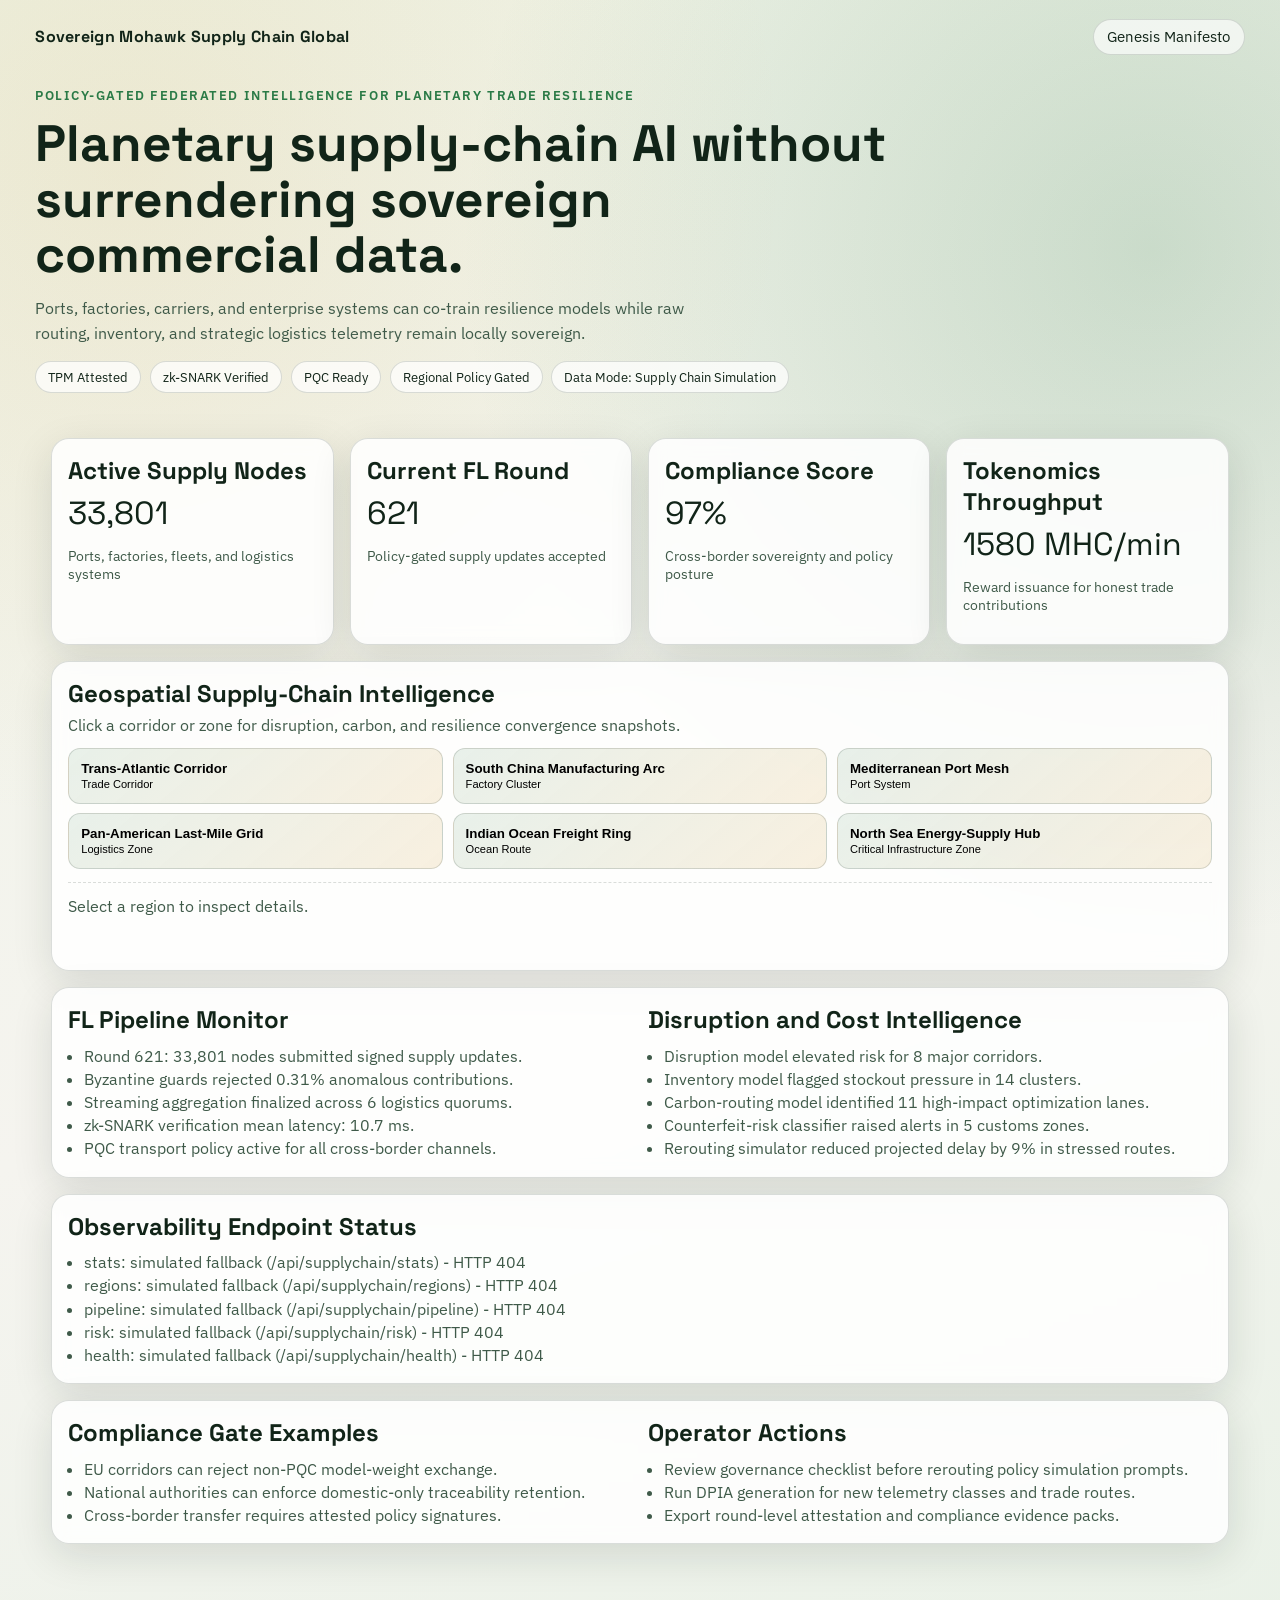
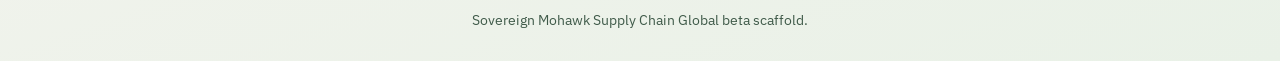
==== index.html @ 3969b160 "Initial scaffold: Sovereign Mohawk Supply Chain Global" ====
<!DOCTYPE html>
<html lang="en">
<head>
  <meta charset="UTF-8" />
  <meta name="viewport" content="width=device-width, initial-scale=1.0" />
  <title>Sovereign Mohawk Supply Chain Global</title>
  <link rel="preconnect" href="https://fonts.googleapis.com" />
  <link rel="preconnect" href="https://fonts.gstatic.com" crossorigin />
  <link href="https://fonts.googleapis.com/css2?family=Space+Grotesk:wght@400;500;700&family=IBM+Plex+Sans:wght@400;500;600&display=swap" rel="stylesheet" />
  <link rel="stylesheet" href="styles.css" />
</head>
<body>
  <header class="hero">
    <nav class="topbar">
      <div class="brand">Sovereign Mohawk Supply Chain Global</div>
      <a class="manifesto-link" href="manifesto.html">Genesis Manifesto</a>
    </nav>
    <div class="hero-content">
      <p class="kicker">Policy-Gated Federated Intelligence for Planetary Trade Resilience</p>
      <h1>Planetary supply-chain AI without surrendering sovereign commercial data.</h1>
      <p class="hero-subtext">
        Ports, factories, carriers, and enterprise systems can co-train resilience models while
        raw routing, inventory, and strategic logistics telemetry remain locally sovereign.
      </p>
      <div class="hero-badges">
        <span>TPM Attested</span>
        <span>zk-SNARK Verified</span>
        <span>PQC Ready</span>
        <span>Regional Policy Gated</span>
        <span id="dataMode">Data Mode: Supply Chain Simulation</span>
      </div>
    </div>
  </header>

  <main>
    <section class="panel-grid">
      <article class="panel stat">
        <h2>Active Supply Nodes</h2>
        <p id="nodesOnline" class="value">0</p>
        <p class="caption">Ports, factories, fleets, and logistics systems</p>
      </article>
      <article class="panel stat">
        <h2>Current FL Round</h2>
        <p id="flRound" class="value">0</p>
        <p class="caption">Policy-gated supply updates accepted</p>
      </article>
      <article class="panel stat">
        <h2>Compliance Score</h2>
        <p id="complianceScore" class="value">0%</p>
        <p class="caption">Cross-border sovereignty and policy posture</p>
      </article>
      <article class="panel stat">
        <h2>Tokenomics Throughput</h2>
        <p id="tokenRate" class="value">0 MHC/min</p>
        <p class="caption">Reward issuance for honest trade contributions</p>
      </article>
    </section>

    <section class="panel map-panel">
      <div class="panel-header">
        <h2>Geospatial Supply-Chain Intelligence</h2>
        <p>Click a corridor or zone for disruption, carbon, and resilience convergence snapshots.</p>
      </div>
      <div class="map-grid" id="regionGrid"></div>
      <div id="regionDetails" class="region-details">
        Select a region to inspect details.
      </div>
    </section>

    <section class="panel two-col">
      <div>
        <h2>FL Pipeline Monitor</h2>
        <ul id="pipelineFeed" class="feed"></ul>
      </div>
      <div>
        <h2>Disruption and Cost Intelligence</h2>
        <ul id="riskFeed" class="feed"></ul>
      </div>
    </section>

    <section class="panel">
      <h2>Observability Endpoint Status</h2>
      <ul id="endpointStatus" class="feed"></ul>
    </section>

    <section class="panel two-col">
      <div>
        <h2>Compliance Gate Examples</h2>
        <ul class="policy-list">
          <li>EU corridors can reject non-PQC model-weight exchange.</li>
          <li>National authorities can enforce domestic-only traceability retention.</li>
          <li>Cross-border transfer requires attested policy signatures.</li>
        </ul>
      </div>
      <div>
        <h2>Operator Actions</h2>
        <ul class="policy-list">
          <li>Review governance checklist before rerouting policy simulation prompts.</li>
          <li>Run DPIA generation for new telemetry classes and trade routes.</li>
          <li>Export round-level attestation and compliance evidence packs.</li>
        </ul>
      </div>
    </section>
  </main>

  <footer>
    <p>Sovereign Mohawk Supply Chain Global beta scaffold.</p>
  </footer>

  <script src="app.js"></script>
</body>
</html>
---- styles.css ----
:root {
  --bg: #f5f4ef;
  --panel: rgba(255, 255, 255, 0.85);
  --ink: #112418;
  --muted: #3f5a49;
  --accent: #2a7a46;
  --accent-2: #d59a2f;
  --stroke: rgba(17, 36, 24, 0.15);
  --shadow: 0 12px 40px rgba(20, 34, 24, 0.12);
}

* {
  box-sizing: border-box;
}

body {
  margin: 0;
  font-family: "IBM Plex Sans", sans-serif;
  color: var(--ink);
  background:
    radial-gradient(circle at 10% 10%, rgba(213, 154, 47, 0.12), transparent 35%),
    radial-gradient(circle at 90% 15%, rgba(42, 122, 70, 0.2), transparent 38%),
    linear-gradient(160deg, #eef3e6 0%, #f5f4ef 55%, #e9f1e7 100%);
  min-height: 100vh;
}

.hero {
  padding: 1.2rem clamp(1rem, 3vw, 2.2rem) 2.8rem;
}

.topbar {
  display: flex;
  align-items: center;
  justify-content: space-between;
  gap: 1rem;
}

.brand {
  font-family: "Space Grotesk", sans-serif;
  font-weight: 700;
  letter-spacing: 0.02em;
}

.manifesto-link {
  color: var(--ink);
  border: 1px solid var(--stroke);
  border-radius: 999px;
  padding: 0.45rem 0.85rem;
  text-decoration: none;
  font-size: 0.92rem;
  background: rgba(255, 255, 255, 0.65);
}

.hero-content {
  margin-top: 2rem;
  max-width: 860px;
  animation: riseIn 700ms ease-out;
}

.kicker {
  text-transform: uppercase;
  letter-spacing: 0.12em;
  color: var(--accent);
  font-weight: 600;
  font-size: 0.8rem;
}

h1,
h2 {
  font-family: "Space Grotesk", sans-serif;
  margin: 0;
}

h1 {
  font-size: clamp(1.8rem, 4.4vw, 3.2rem);
  line-height: 1.08;
  margin-top: 0.35rem;
}

.hero-subtext {
  max-width: 70ch;
  color: var(--muted);
  margin-top: 0.85rem;
  line-height: 1.55;
}

.hero-badges {
  margin-top: 1rem;
  display: flex;
  flex-wrap: wrap;
  gap: 0.55rem;
}

.hero-badges span {
  border: 1px solid var(--stroke);
  border-radius: 999px;
  padding: 0.4rem 0.75rem;
  font-size: 0.82rem;
  background: rgba(255, 255, 255, 0.72);
}

main {
  width: min(1200px, 92vw);
  margin: 0 auto 2.2rem;
  display: grid;
  gap: 1rem;
}

.panel-grid {
  display: grid;
  grid-template-columns: repeat(4, minmax(0, 1fr));
  gap: 1rem;
}

.panel {
  background: var(--panel);
  border: 1px solid var(--stroke);
  border-radius: 18px;
  box-shadow: var(--shadow);
  padding: 1rem;
  backdrop-filter: blur(8px);
}

.stat .value {
  font-family: "Space Grotesk", sans-serif;
  font-size: 2rem;
  margin: 0.45rem 0 0;
}

.caption {
  color: var(--muted);
  font-size: 0.88rem;
}

.panel-header {
  margin-bottom: 0.8rem;
}

.panel-header p {
  margin: 0.35rem 0 0;
  color: var(--muted);
}

.map-grid {
  display: grid;
  grid-template-columns: repeat(3, minmax(0, 1fr));
  gap: 0.6rem;
}

.region-btn {
  border: 1px solid var(--stroke);
  background: linear-gradient(140deg, rgba(42, 122, 70, 0.1), rgba(213, 154, 47, 0.14));
  border-radius: 12px;
  padding: 0.75rem;
  text-align: left;
  cursor: pointer;
  transition: transform 150ms ease, border-color 150ms ease;
}

.region-btn:hover,
.region-btn:focus-visible {
  transform: translateY(-1px);
  border-color: rgba(42, 122, 70, 0.55);
  outline: none;
}

.region-details {
  margin-top: 0.8rem;
  border-top: 1px dashed var(--stroke);
  padding-top: 0.8rem;
  color: var(--muted);
  min-height: 4.5rem;
}

.two-col {
  display: grid;
  grid-template-columns: repeat(2, minmax(0, 1fr));
  gap: 1rem;
}

.feed,
.policy-list {
  margin: 0.6rem 0 0;
  padding-left: 1rem;
  color: var(--muted);
  line-height: 1.45;
}

footer {
  text-align: center;
  color: var(--muted);
  padding: 1.1rem;
  font-size: 0.88rem;
}

@keyframes riseIn {
  from {
    opacity: 0;
    transform: translateY(8px);
  }
  to {
    opacity: 1;
    transform: translateY(0);
  }
}

@media (max-width: 980px) {
  .panel-grid {
    grid-template-columns: repeat(2, minmax(0, 1fr));
  }

  .two-col,
  .map-grid {
    grid-template-columns: 1fr;
  }
}

@media (max-width: 640px) {
  .panel-grid {
    grid-template-columns: 1fr;
  }

  h1 {
    font-size: clamp(1.6rem, 9vw, 2.2rem);
  }
}
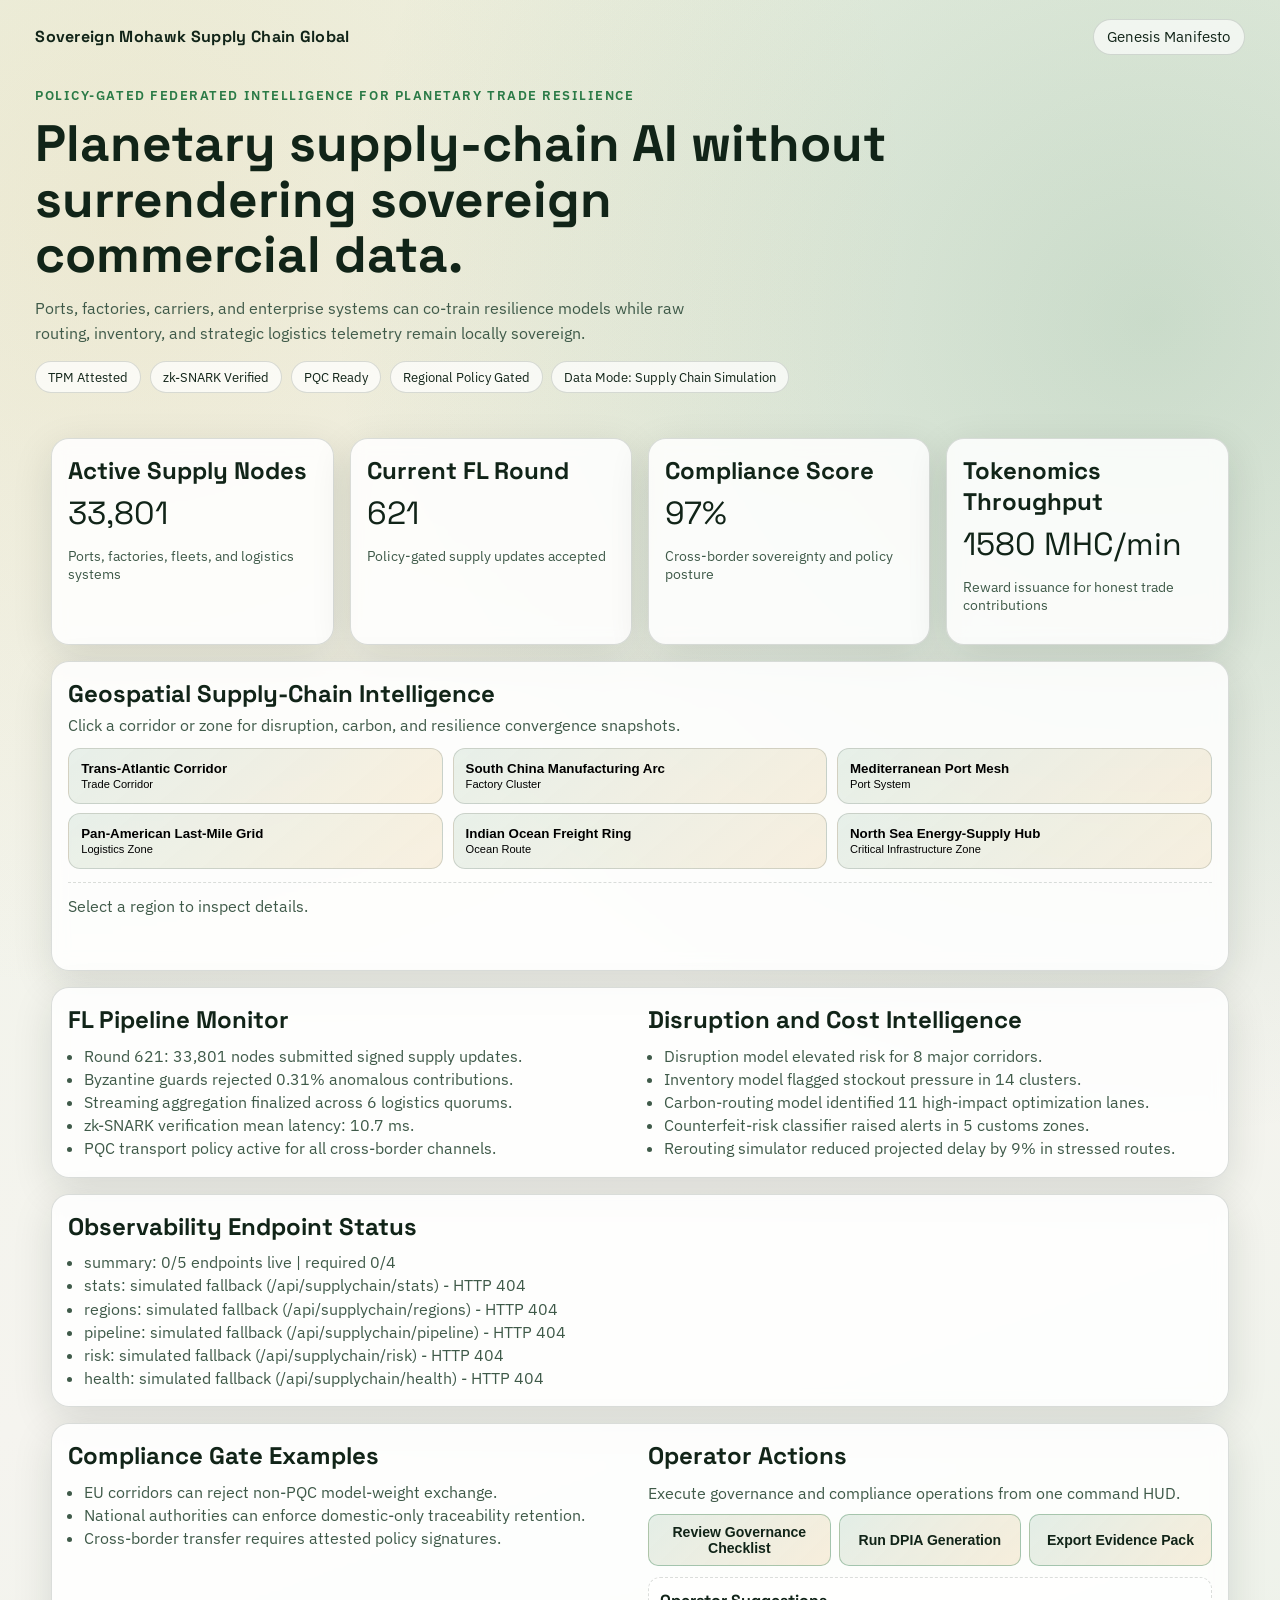
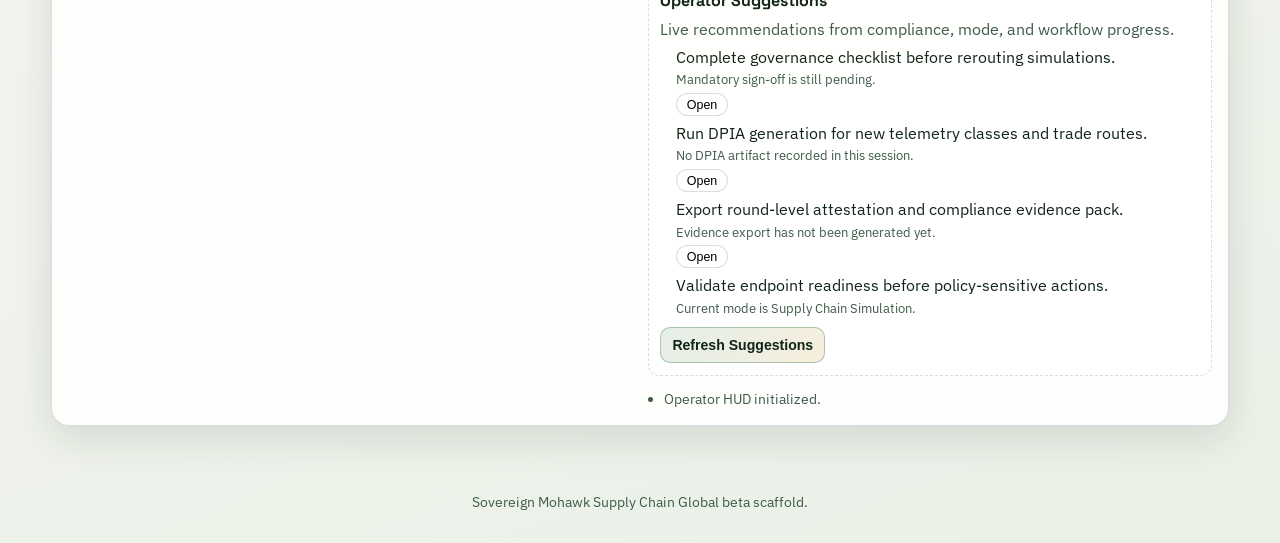
==== commit b22ca2d8: "Add dynamic operator suggestions to HUD" ====
--- a/index.html
+++ b/index.html
@@ -92,12 +92,61 @@
           <li>Cross-border transfer requires attested policy signatures.</li>
         </ul>
       </div>
-      <div>
+      <div class="operator-hud">
         <h2>Operator Actions</h2>
-        <ul class="policy-list">
-          <li>Review governance checklist before rerouting policy simulation prompts.</li>
-          <li>Run DPIA generation for new telemetry classes and trade routes.</li>
-          <li>Export round-level attestation and compliance evidence packs.</li>
+        <p class="operator-subtext">Execute governance and compliance operations from one command HUD.</p>
+
+        <div class="action-buttons">
+          <button id="governanceActionBtn" type="button" class="hud-btn">Review Governance Checklist</button>
+          <button id="dpiaActionBtn" type="button" class="hud-btn">Run DPIA Generation</button>
+          <button id="exportEvidenceBtn" type="button" class="hud-btn">Export Evidence Pack</button>
+        </div>
+
+        <div class="operator-panel" aria-live="polite">
+          <h3>Operator Suggestions</h3>
+          <p>Live recommendations from compliance, mode, and workflow progress.</p>
+          <ul id="operatorSuggestions" class="suggestion-list">
+            <li>No suggestions available.</li>
+          </ul>
+          <button id="refreshSuggestionsBtn" type="button" class="hud-btn hud-btn-inline">Refresh Suggestions</button>
+        </div>
+
+        <div id="governancePanel" class="operator-panel hidden" aria-live="polite">
+          <h3>Governance Checklist</h3>
+          <p>Complete all checks before rerouting policy simulation prompts.</p>
+          <label><input type="checkbox" class="governance-check" value="Prompt scope reviewed" /> Prompt scope reviewed</label>
+          <label><input type="checkbox" class="governance-check" value="Cross-border policy constraints confirmed" /> Cross-border policy constraints confirmed</label>
+          <label><input type="checkbox" class="governance-check" value="Attestation requirements validated" /> Attestation requirements validated</label>
+          <label><input type="checkbox" class="governance-check" value="Operator sign-off recorded" /> Operator sign-off recorded</label>
+          <button id="finalizeGovernanceBtn" type="button" class="hud-btn hud-btn-inline">Mark Checklist Reviewed</button>
+          <p id="governanceStatus" class="status-line">Status: Pending review</p>
+        </div>
+
+        <div id="dpiaPanel" class="operator-panel hidden" aria-live="polite">
+          <h3>DPIA Generator</h3>
+          <div class="field-grid">
+            <label>
+              Telemetry Class
+              <input id="telemetryClassInput" type="text" placeholder="e.g. customs_latency" />
+            </label>
+            <label>
+              Trade Route
+              <input id="tradeRouteInput" type="text" placeholder="e.g. EU -> North America" />
+            </label>
+          </div>
+          <button id="generateDpiaBtn" type="button" class="hud-btn hud-btn-inline">Generate DPIA</button>
+          <pre id="dpiaOutput" class="generated-output">No DPIA generated yet.</pre>
+        </div>
+
+        <div id="exportPanel" class="operator-panel hidden" aria-live="polite">
+          <h3>Round-Level Evidence Export</h3>
+          <p>Build attestation and compliance export pack from current round telemetry.</p>
+          <button id="downloadEvidenceBtn" type="button" class="hud-btn hud-btn-inline">Download JSON Pack</button>
+          <pre id="exportSummary" class="generated-output">No export generated yet.</pre>
+        </div>
+
+        <ul id="operatorLog" class="operator-log">
+          <li>Operator HUD initialized.</li>
         </ul>
       </div>
     </section>
--- a/styles.css
+++ b/styles.css
@@ -186,6 +186,153 @@
   line-height: 1.45;
 }
 
+.operator-hud {
+  display: grid;
+  gap: 0.7rem;
+}
+
+.operator-subtext {
+  margin: 0;
+  color: var(--muted);
+}
+
+.action-buttons {
+  display: grid;
+  grid-template-columns: repeat(3, minmax(0, 1fr));
+  gap: 0.5rem;
+}
+
+.hud-btn {
+  border: 1px solid rgba(42, 122, 70, 0.35);
+  background: linear-gradient(135deg, rgba(42, 122, 70, 0.12), rgba(213, 154, 47, 0.16));
+  color: var(--ink);
+  border-radius: 10px;
+  padding: 0.58rem 0.7rem;
+  font-size: 0.88rem;
+  font-weight: 600;
+  cursor: pointer;
+  transition: transform 120ms ease, border-color 120ms ease;
+}
+
+.hud-btn:hover,
+.hud-btn:focus-visible {
+  transform: translateY(-1px);
+  border-color: rgba(42, 122, 70, 0.7);
+  outline: none;
+}
+
+.hud-btn-inline {
+  margin-top: 0.15rem;
+  justify-self: start;
+}
+
+.operator-panel {
+  border: 1px dashed var(--stroke);
+  border-radius: 12px;
+  background: rgba(255, 255, 255, 0.6);
+  padding: 0.7rem;
+  display: grid;
+  gap: 0.5rem;
+}
+
+.operator-panel h3 {
+  margin: 0;
+  font-size: 1rem;
+  font-family: "Space Grotesk", sans-serif;
+}
+
+.operator-panel p {
+  margin: 0;
+  color: var(--muted);
+}
+
+.operator-panel label {
+  color: var(--ink);
+  font-size: 0.9rem;
+}
+
+.field-grid {
+  display: grid;
+  grid-template-columns: 1fr 1fr;
+  gap: 0.45rem;
+}
+
+.field-grid label {
+  display: grid;
+  gap: 0.25rem;
+}
+
+.field-grid input {
+  border: 1px solid var(--stroke);
+  border-radius: 8px;
+  padding: 0.45rem 0.55rem;
+  font: inherit;
+  background: rgba(255, 255, 255, 0.88);
+}
+
+.status-line {
+  font-size: 0.88rem;
+}
+
+.generated-output {
+  margin: 0;
+  border: 1px solid var(--stroke);
+  border-radius: 8px;
+  padding: 0.55rem;
+  background: rgba(12, 28, 18, 0.05);
+  color: var(--ink);
+  font-size: 0.82rem;
+  overflow-x: auto;
+  white-space: pre-wrap;
+}
+
+.operator-log {
+  margin: 0.2rem 0 0;
+  padding-left: 1rem;
+  color: var(--muted);
+  font-size: 0.88rem;
+  line-height: 1.35;
+}
+
+.suggestion-list {
+  margin: 0;
+  padding-left: 1rem;
+  color: var(--muted);
+  display: grid;
+  gap: 0.4rem;
+}
+
+.suggestion-item {
+  display: grid;
+  gap: 0.3rem;
+  color: var(--ink);
+}
+
+.suggestion-note {
+  color: var(--muted);
+  font-size: 0.82rem;
+}
+
+.suggestion-action {
+  justify-self: start;
+  border: 1px solid var(--stroke);
+  border-radius: 999px;
+  padding: 0.22rem 0.6rem;
+  font-size: 0.78rem;
+  background: rgba(255, 255, 255, 0.7);
+  cursor: pointer;
+}
+
+.suggestion-action:hover,
+.suggestion-action:focus-visible {
+  border-color: rgba(42, 122, 70, 0.7);
+  outline: none;
+}
+
+.hidden {
+  display: none;
+}
+
 footer {
   text-align: center;
   color: var(--muted);
@@ -213,6 +360,11 @@
   .map-grid {
     grid-template-columns: 1fr;
   }
+
+  .action-buttons,
+  .field-grid {
+    grid-template-columns: 1fr;
+  }
 }
 
 @media (max-width: 640px) {
